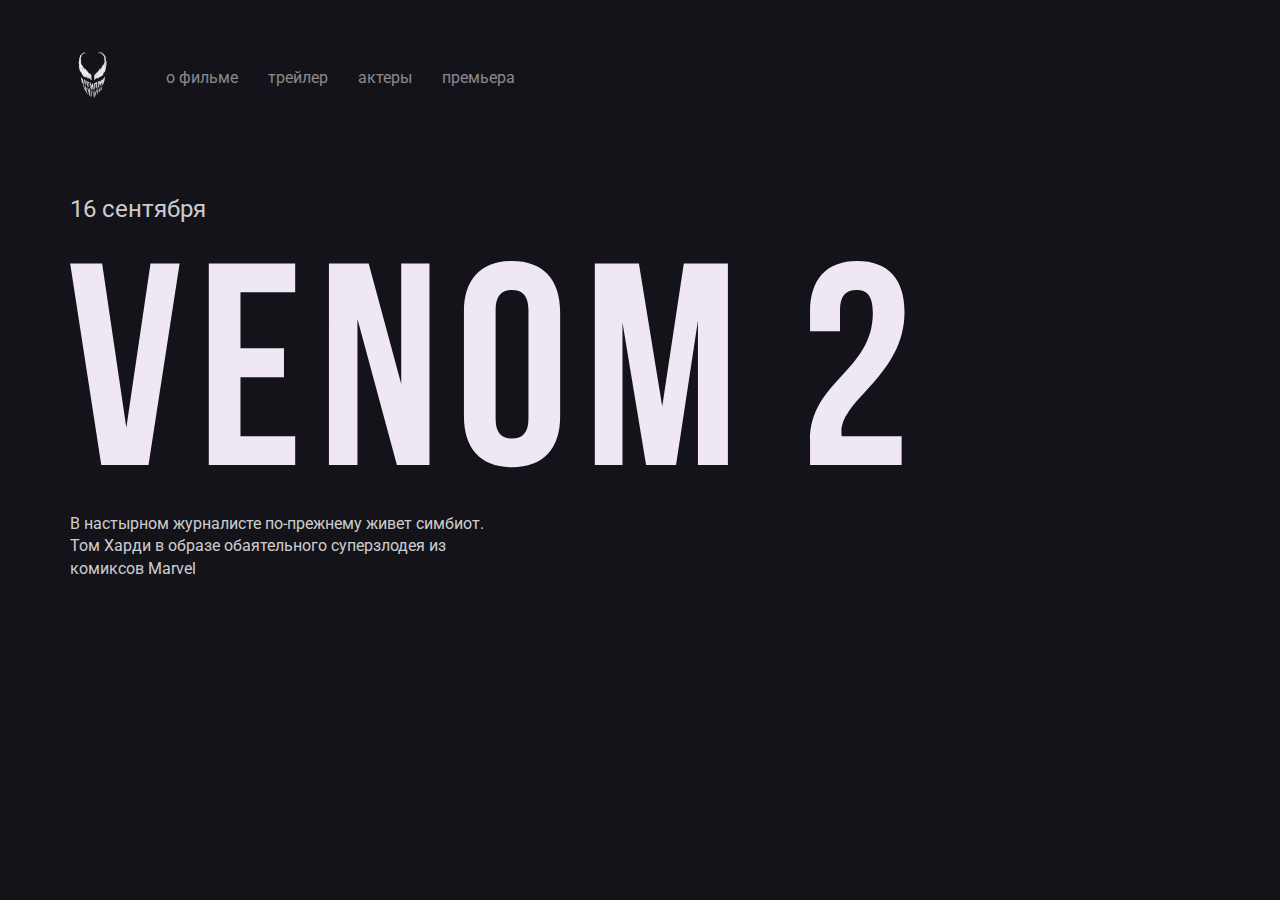
==== index.html @ a9c43165 "Создали структуру проекта и сверстали шапку сайта." ====
<!DOCTYPE html>
<html lang="ru">
<head>
  <meta charset="UTF-8">
  <meta http-equiv="X-UA-Compatible" content="IE=edge">
  <meta name="viewport" content="width=device-width, initial-scale=1.0">
  <title>my site</title>
  <link rel="preconnect" href="https://fonts.gstatic.com">
  <link href="https://fonts.googleapis.com/css2?family=Roboto:wght@400;700&display=swap" rel="stylesheet">
  <link rel="stylesheet" href="css/normalize.css">
  <link rel="stylesheet" href="css/style.css">
</head>
<body>
  <div class="container">
    <header class="header">
      <a href="#" class="logo-link">
        <img width="46" height="71" src="img/Logo.png" alt="logo: venom" class="logo-image"/>
      </a>
      <nav class="nav">
        <ul class="nav-menu">
          <li class="nav-menu-item">
            <a href="about.html" class="nav-menu-link">о фильме</a>
          </li>
          <li class="nav-menu-item">
            <a href="trailer.html" class="nav-menu-link">трейлер</a>
          </li>
          <li class="nav-menu-item">
            <a href="actors.html" class="nav-menu-link">актеры</a>
          </li>
          <li class="nav-menu-item">
            <a href="premier.html" class="nav-menu-link">премьера</a>
          </li>
        </ul>
      </nav>
    </header>
    <div class="film">
      <div class="film-text">
        <span class="film-date">16 сентября</span>
        <img src="img/venom-2.svg" alt="logo: venom-2" class="film-logo">
        <p class="film-description">В настырном журналисте по-прежнему живет симбиот. Том Харди в образе обаятельного суперзлодея из комиксов Marvel</p>
      </div>
      <!-- /.hero-text -->
    </div>
    <!-- /.hero --> 
  </div> 
</body>
</html>
---- css/style.css ----
body {
  background: #14131a;
  color: #fff;
  font-family: "Roboto", sans-serif;
 }
.container {
  max-width: 1140px;
  margin: auto;
}
.header {
  display: flex;
  align-items: center;
  padding-top: 40px; 
  margin-bottom: 80px;
}
.logo-link {
  display: inline-block;
  margin-right: 50px;
}
.nav-menu {
  margin: 0;
  padding: 0;
  list-style: none;
  display: flex;
}
.nav-menu-item {
  margin-right: 30px;
}
.nav-menu-link {
  text-decoration: none;
  color: rgba(255, 255, 255, 0.5);
}
.film-date {
  display: block;
  font-size: 24px;
  line-height: 28px;
  margin-bottom: 38px;
  color: rgba(255, 255, 255, 0.8);
}
.film-description {
  margin-top: 40px;
  max-width: 423px;
  font-size: 16px;
  line-height: 140%;
  color: rgba(255, 255, 255, 0.8); 
}
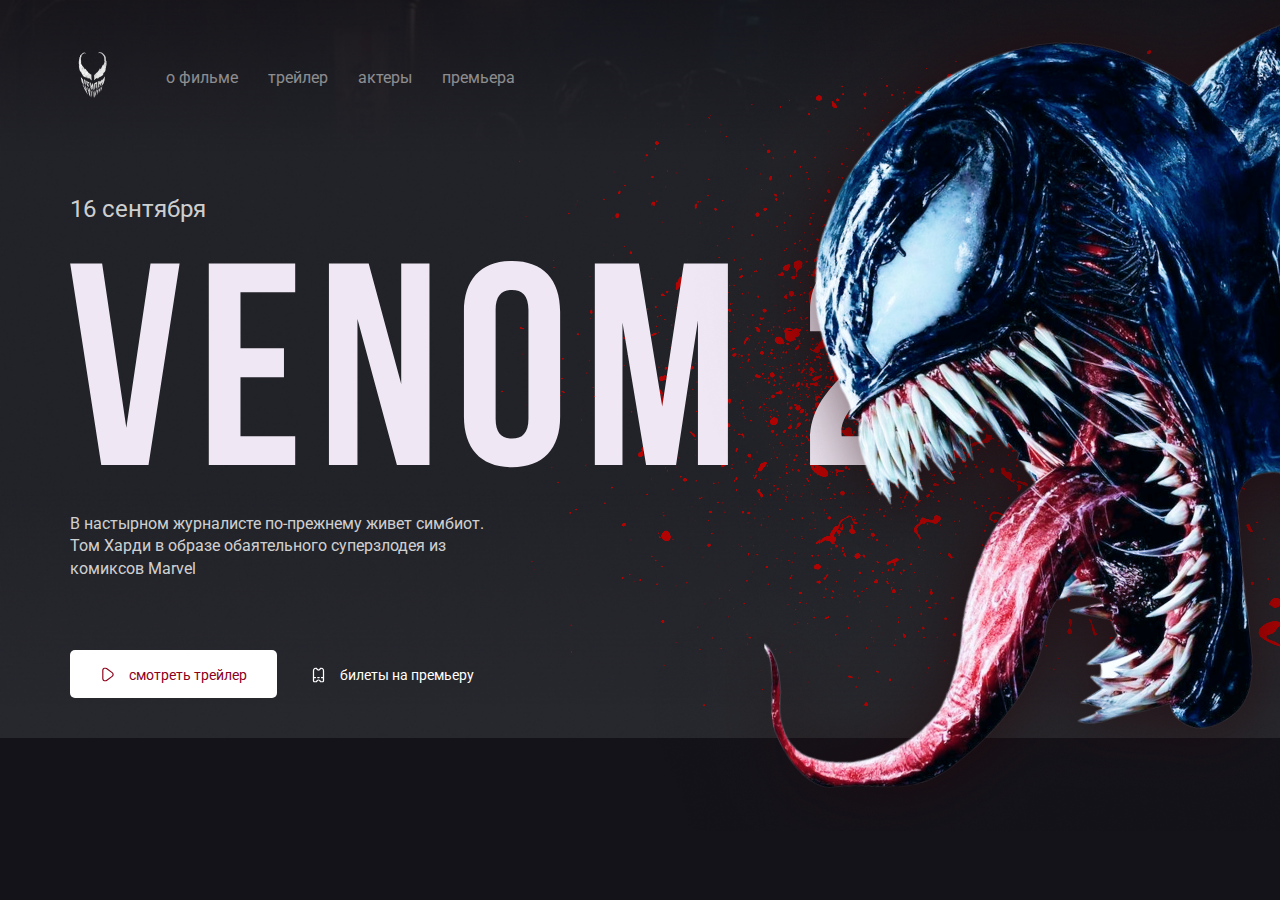
==== commit 41df855b: "Сверстали главную страницу, добавили изображения" ====
--- a/index.html
+++ b/index.html
@@ -10,7 +10,7 @@
   <link rel="stylesheet" href="css/normalize.css">
   <link rel="stylesheet" href="css/style.css">
 </head>
-<body>
+<body class="blood">
   <div class="container">
     <header class="header">
       <a href="#" class="logo-link">
@@ -39,9 +39,22 @@
         <img src="img/venom-2.svg" alt="logo: venom-2" class="film-logo">
         <p class="film-description">В настырном журналисте по-прежнему живет симбиот. Том Харди в образе обаятельного суперзлодея из комиксов Marvel</p>
       </div>
-      <!-- /.hero-text -->
+      <!-- /.film-text -->
+      <div class="button-group">
+        <button class="button button-primary">
+          <img width="15" height="15" src="img/play.svg" alt="icon: play" class="button-icon">
+          <span class="button-text">смотреть трейлер</span>
+        </button>
+        <a href="trailer.html" class="button button-link">
+          <img width="15" src="img/ticket.svg" alt="icon: ticket" class="button-icon">
+          <span class="button-text">билеты на премьеру</span>
+        </a>
+      </div>
+      <!-- /.button-group -->
     </div>
-    <!-- /.hero --> 
-  </div> 
+    <!-- /.film --> 
+  </div>
+   <!-- /.container -->
+   <img src="img/venom.png" alt="photo: venom" class="venom"/> 
 </body>
 </html>--- a/css/style.css
+++ b/css/style.css
@@ -44,4 +44,41 @@
   line-height: 140%;
   color: rgba(255, 255, 255, 0.8); 
 }
+.button {
+  padding: 15px 30px;
+  border: none;
+  border-radius: 5px;
+  text-decoration: none;
+  cursor: pointer;
+}
+.button-text, .button-icon {
+  display: inline-block;
+  vertical-align: middle;  
+}
+.button-text {
+  font-size: 14px;
+  line-height: 16px;
+  margin-left: 10px;
+}
+.button-primary {
+  color: #8d0019;
+  background-color: #fff;
+}
+.button-link {
+  color: #fff;
+}
+.button-group {
+  margin-top: 70px;
+}
+.venom {
+  position: absolute;
+  top: 0;
+  right: 0;
+}
+.blood {
+  background: url("../img/blood.png") no-repeat top right,  #14131a url("../img/background.jpg") 
+  no-repeat center center / 100%;
+ }
 
+
+
